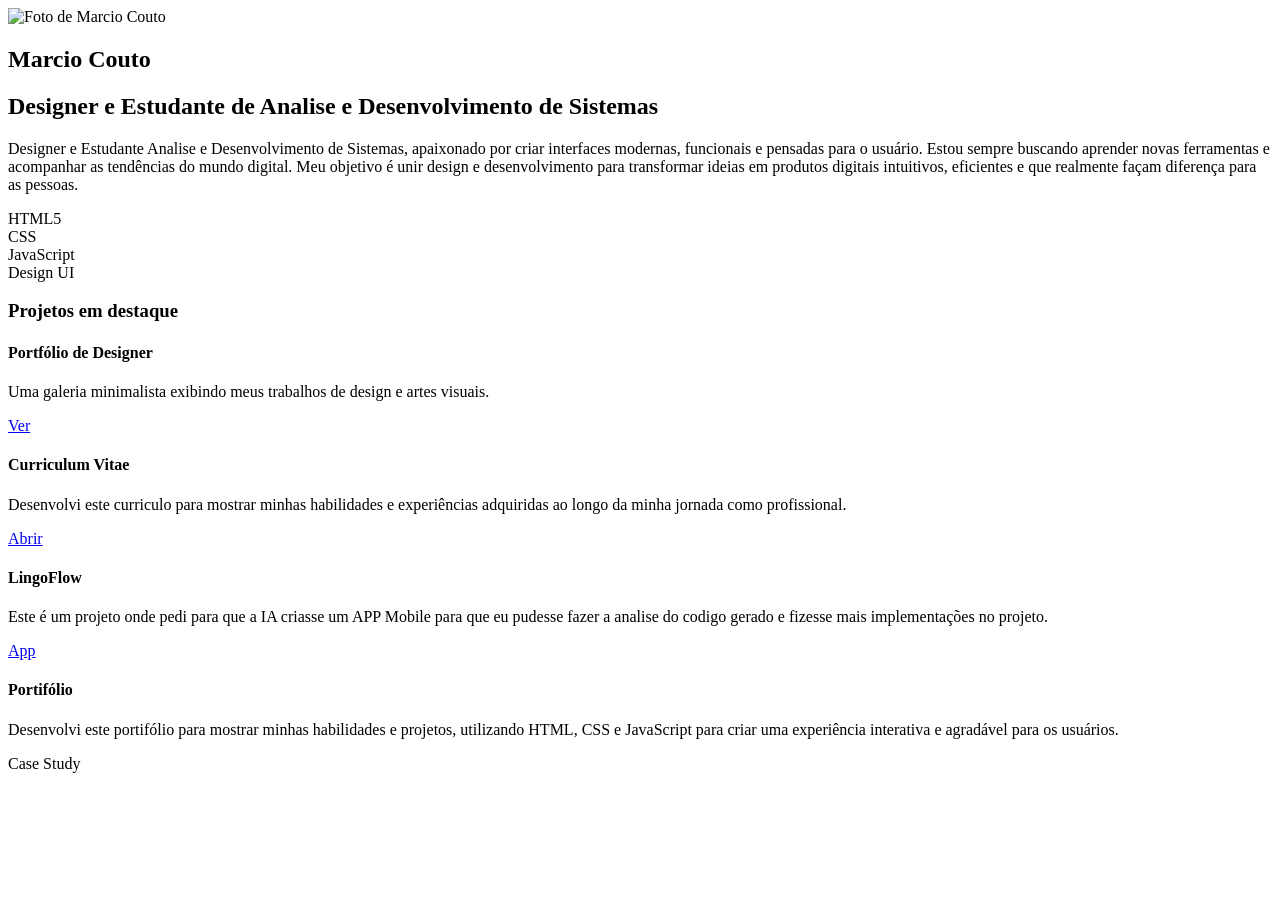
==== index.html @ a9fca6cd "Rename Index.html to index.html" ====
<!DOCTYPE html>
<html lang="pt-br">
<!--portifólio estudantil-->

<head>
    <meta charset="UTF-8">
    <meta name="viewport" content="width=device-width, initial-scale=1.0">
    <link rel="stylesheet" href="style.css">
    <link rel="preconnect" href="https://fonts.googleapis.com">
    <link rel="preconnect" href="https://fonts.gstatic.com" crossorigin>
    <link href="https://fonts.googleapis.com/css2?family=Outfit:wght@300;400;600&display=swap" rel="stylesheet">
    <title>Portifólio</title>
</head>

<body>
    <main>
        <section class="hero">
            <div class="avatar-container">
                <img src="images/minhafoto.jpeg" alt="Foto de Marcio Couto" class="avatar">
            </div>
            <h1>Marcio Couto</h1>
            <h2>Designer e Estudante de Analise e Desenvolvimento de Sistemas</h2>
            <p>Designer e Estudante Analise e Desenvolvimento de Sistemas, apaixonado por criar interfaces modernas,
                funcionais e pensadas para o usuário. Estou sempre buscando aprender novas ferramentas e acompanhar as
                tendências do mundo digital.

                Meu objetivo é unir design e desenvolvimento para transformar ideias em produtos digitais intuitivos,
                eficientes e que realmente façam diferença para as pessoas.</p>
            <div class="skills-grid">
                <div class="skills-item">HTML5</div>
                <div class="skills-item">CSS</div>
                <div class="skills-item">JavaScript</div>
                <div class="skills-item">Design UI</div>
            </div>
            <div class="projects-section">
                <h3> Projetos em destaque</h3>

                <div class="project-card">
                    <div class="project-info">
                        <h4>Portfólio de Designer</h4>
                        <p>Uma galeria minimalista exibindo meus trabalhos de design e artes visuais.</p>
                    </div>
                    <a href="portifolio-designer.html" class="project-tag">Ver</a>
                </div>

                <div class="project-card">
                    <div class="project-info">
                        <h4>Curriculum Vitae</h4>
                        <p>Desenvolvi este curriculo para mostrar minhas habilidades e experiências adquiridas ao longo
                            da
                            minha jornada como profissional.</p>
                    </div>
                    <a href="Curriculum.html" target="_blank" class="project-tag">Abrir</a>
                </div>

                <div class="project-card">
                    <div class="project-info">
                        <h4>LingoFlow</h4>
                        <p>Este é um projeto onde pedi para que a IA criasse um APP Mobile para que eu pudesse fazer a
                            analise do codigo gerado e fizesse mais implementações no projeto.</p>
                    </div>
                    <a href="../../ia-ingles/index.html" target="_blank" class="project-tag">App</a>
                </div>

                <div class="project-card">
                    <div class="project-info">
                        <h4>Portifólio</h4>
                        <p>Desenvolvi este portifólio para mostrar minhas habilidades e projetos, utilizando HTML, CSS e
                            JavaScript para criar uma experiência interativa e agradável para os usuários.</p>
                    </div>
                    <span class="project-tag">Case Study</span>
                </div>



            </div>
        </section>
    </main>
</body>

</html>
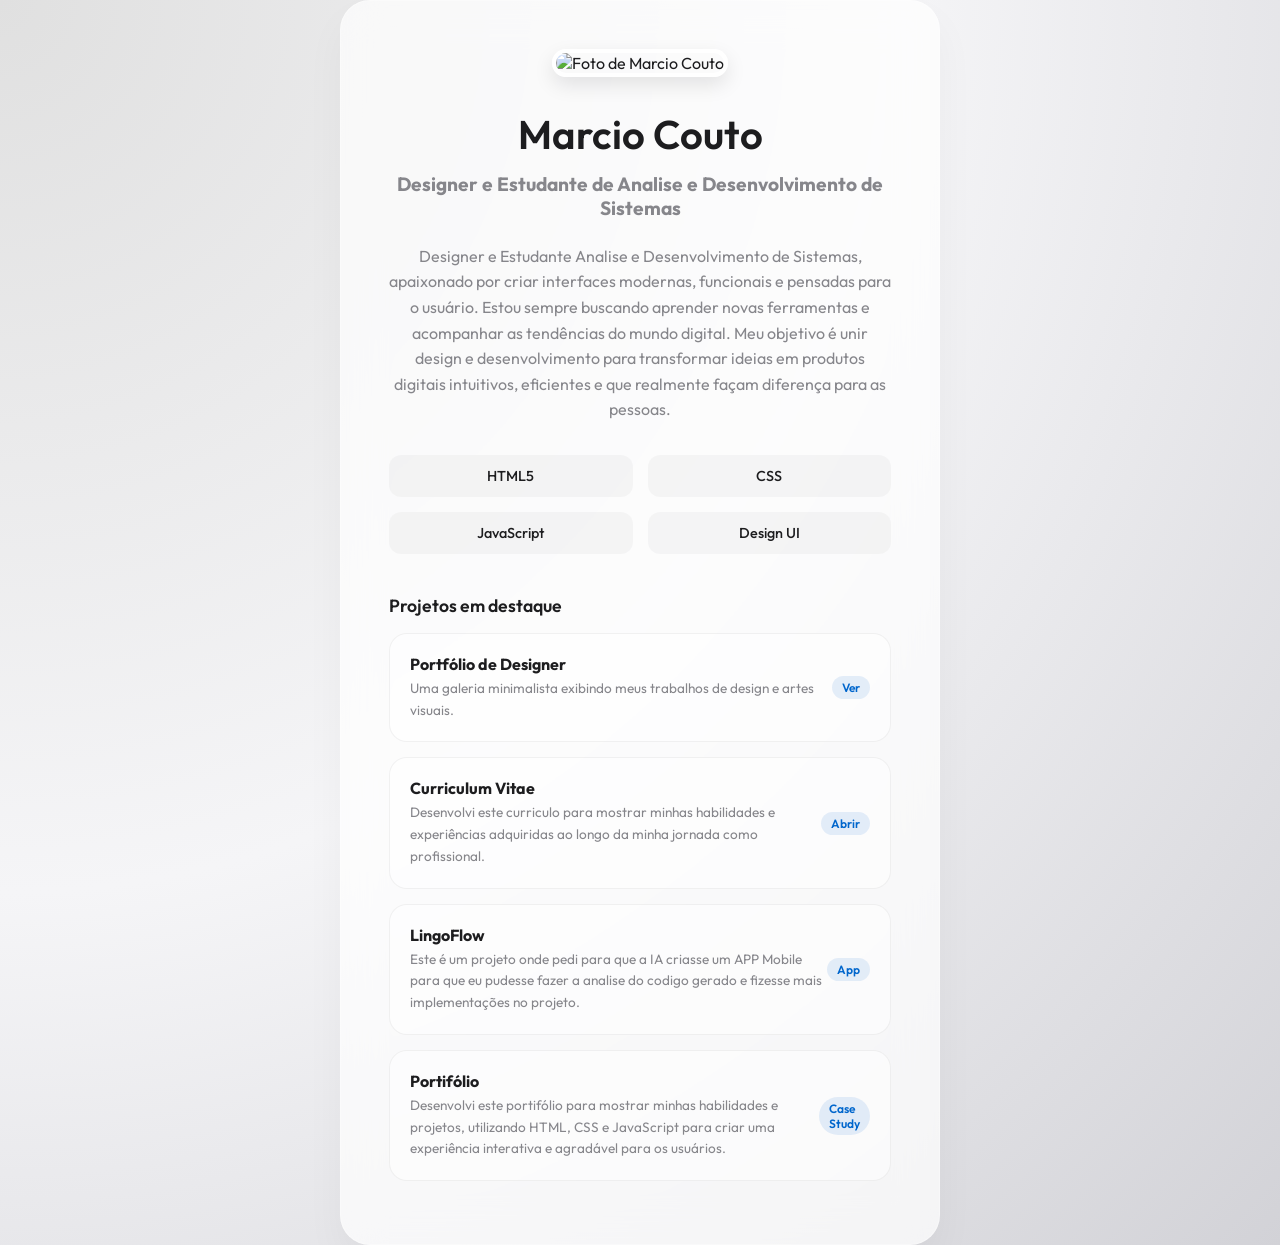
==== commit 61cebbc7: "Update stylesheet link for portfolio" ====
--- a/index.html
+++ b/index.html
@@ -5,7 +5,7 @@
 <head>
     <meta charset="UTF-8">
     <meta name="viewport" content="width=device-width, initial-scale=1.0">
-    <link rel="stylesheet" href="style.css">
+    <link rel="stylesheet" href="Curso/introducao/portifoleo/style.css">
     <link rel="preconnect" href="https://fonts.googleapis.com">
     <link rel="preconnect" href="https://fonts.gstatic.com" crossorigin>
     <link href="https://fonts.googleapis.com/css2?family=Outfit:wght@300;400;600&display=swap" rel="stylesheet">
--- a/Curso/introducao/portifoleo/style.css
+++ b/Curso/introducao/portifoleo/style.css
@@ -0,0 +1,150 @@
+:root {
+    --apple-bg: #f5f5f7;
+    --apple-card: #ffffff;
+    --apple-text: #1d1d1f;
+    --apple-skill-bg: rgba(0, 0, 0, 0.03);
+    --apple-text-secondary: #86868b;
+    --apple-accent: #0066cc;
+    --font-main: 'Outfit', sans-serif;
+}
+
+* {
+    margin: 0;
+    padding: 0;
+    box-sizing: border-box;
+}
+
+body {
+    background: radial-gradient(circle at top left, #e0e0e0, #f5f5f7, #d2d2d7);
+    background-color: var(--apple-bg);
+    font-family: var(--font-main);
+    color: var(--apple-text);
+    display: flex;
+    justify-content: center;
+    align-items: center;
+    min-height: 100vh;
+}
+
+.hero {
+    background-color: rgba(255, 255, 255, 0.7);
+    backdrop-filter: blur(20px);
+    padding: 3rem;
+    border: 1px solid rgba(255, 255, 255, 0.3);
+    border-radius: 30px;
+    max-width: 600px;
+    box-shadow: 0px 20px 40px rgba(0, 0, 0, 0.04);
+    text-align: center;
+
+}
+
+h1 {
+    font-size: 2.5rem;
+    font-weight: 600;
+    margin-bottom: 0.8rem;
+}
+
+h2 {
+    color: var(--apple-text-secondary);
+    font-size: 1.2rem;
+    margin-bottom: 1.5rem;
+}
+
+p {
+    line-height: 1.6;
+    color: var(--apple-text-secondary);
+    margin-bottom: 2rem;
+}
+
+a {
+    color: var(--apple-accent);
+    text-decoration: none;
+    display: inline-block;
+    background-color: var(--apple-accent);
+    color: var(--apple-card);
+    padding: 0.8rem 1.2rem;
+    border-radius: 50px;
+    transition: background-color 0.3s;
+}
+
+a:hover {
+    opacity: 0.8;
+    transform: scale(0.98);
+}
+
+.avatar-container {
+    margin-bottom: 2rem;
+}
+
+.avatar {
+    width: 120px;
+    height: 120px;
+    object-fit: cover;
+    border-radius: 25px;
+    border: 4px solid white;
+    box-shadow: 0px 8px 20px rgba(0, 0, 0, 0.1);
+}
+
+.skills-grid {
+    display: grid;
+    grid-template-columns: repeat(2, 1fr);
+    gap: 15px;
+    margin-bottom: 2.5rem;
+}
+
+.skills-item {
+    background-color: var(--apple-skill-bg);
+    padding: 12px;
+    border-radius: 12px;
+    font-size: 0.9rem;
+    font-weight: 500;
+
+}
+
+.projects-section {
+    text-align: left;
+    margin-top: 2rem;
+}
+
+.projects-section h3 {
+    font-size: 1.1rem;
+    color: var(--apple-text);
+    margin-bottom: 1rem;
+    font-weight: 600;
+}
+
+.project-card {
+    background: rgba(255, 255, 255, 0.5);
+    border: 1px solid rgba(0, 0, 0, 0.05);
+    border-radius: 18px;
+    padding: 20px;
+    margin-bottom: 15px;
+    display: flex;
+    justify-content: space-between;
+    align-items: center;
+    transition: all 0.3s ease;
+    cursor: pointer;
+}
+
+.project-card:hover {
+    transform: translateY(-2px);
+    box-shadow: 0px 10px 20px rgba(0, 0, 0, 0.05);
+}
+
+.project-info h4 {
+    font-size: 1rem;
+    margin-bottom: 4px;
+}
+
+.project-info p {
+    font-size: 0.85rem;
+    margin-bottom: 0;
+}
+
+.project-tag {
+    color: var(--apple-accent);
+    background: rgba(0, 102, 204, 0.1);
+    padding: 4px 10px;
+    border-radius: 20px;
+    font-size: 0.75rem;
+    font-weight: 600;
+}
